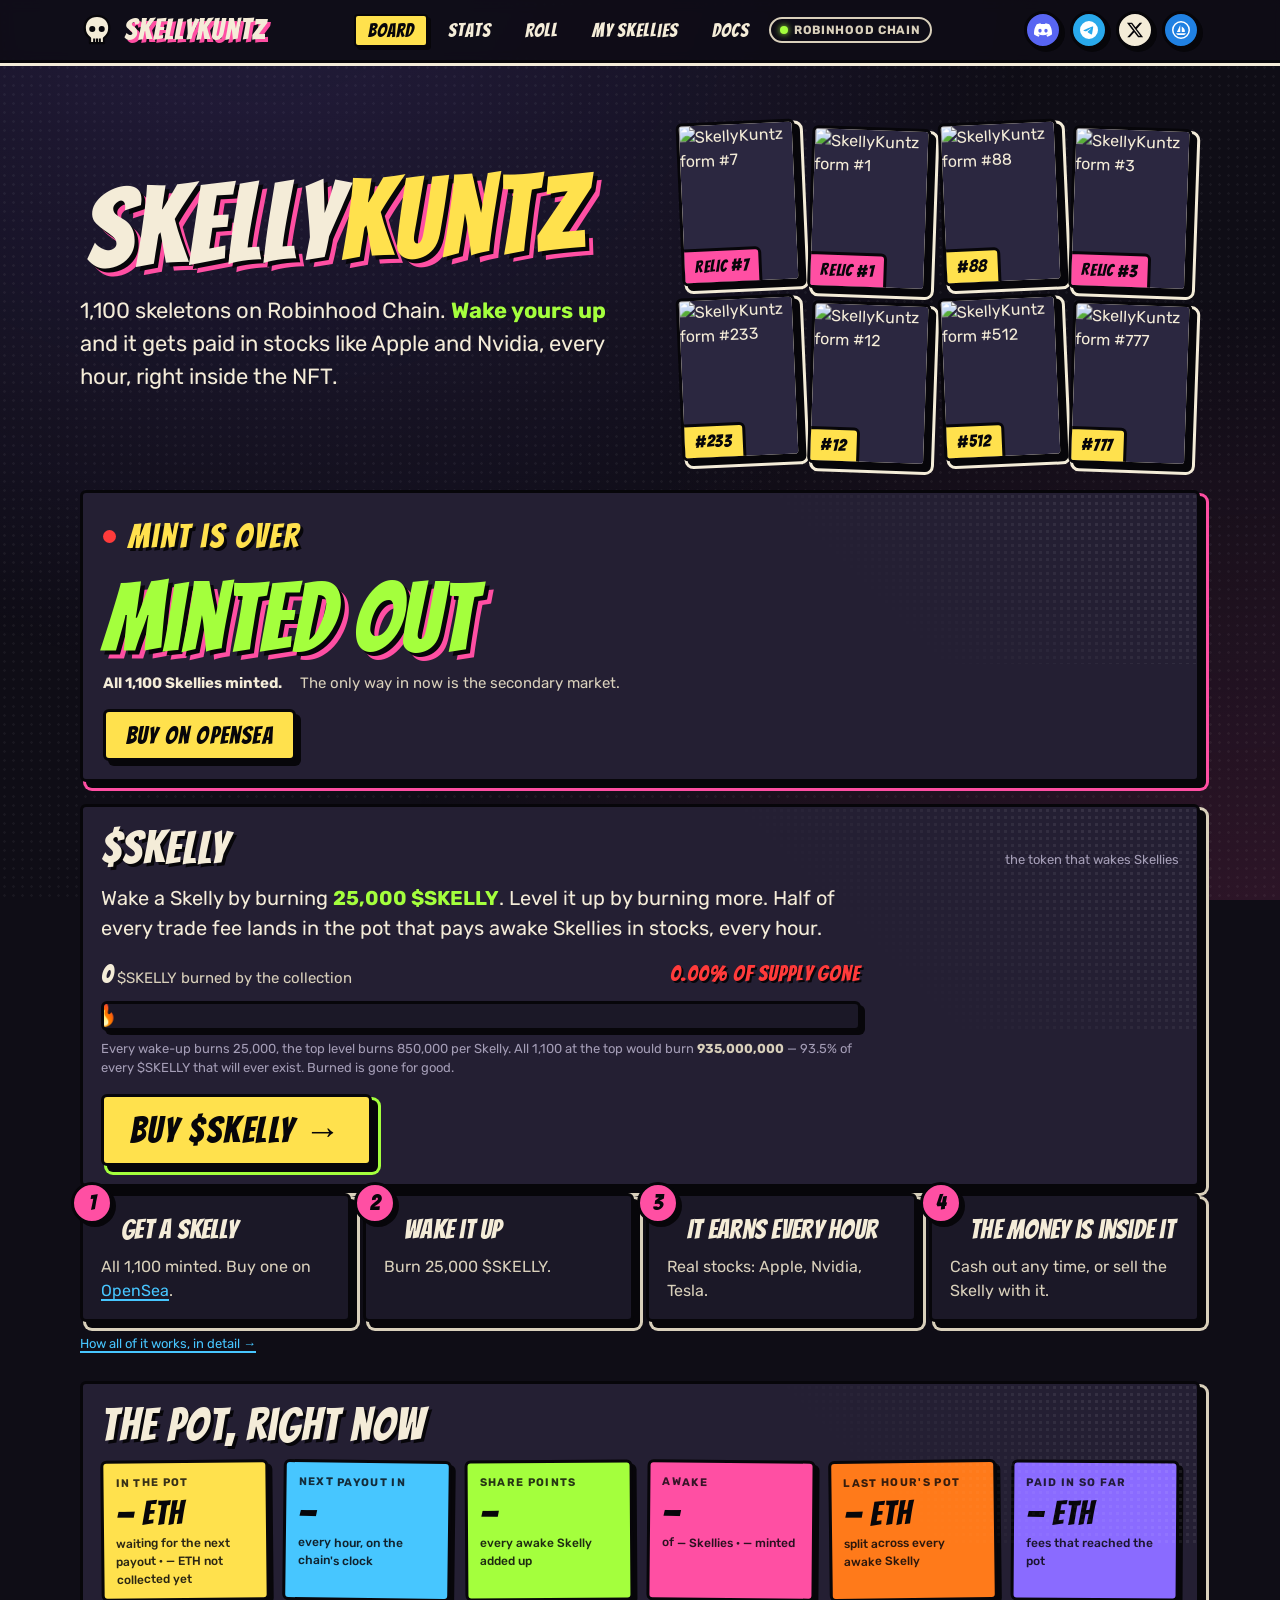
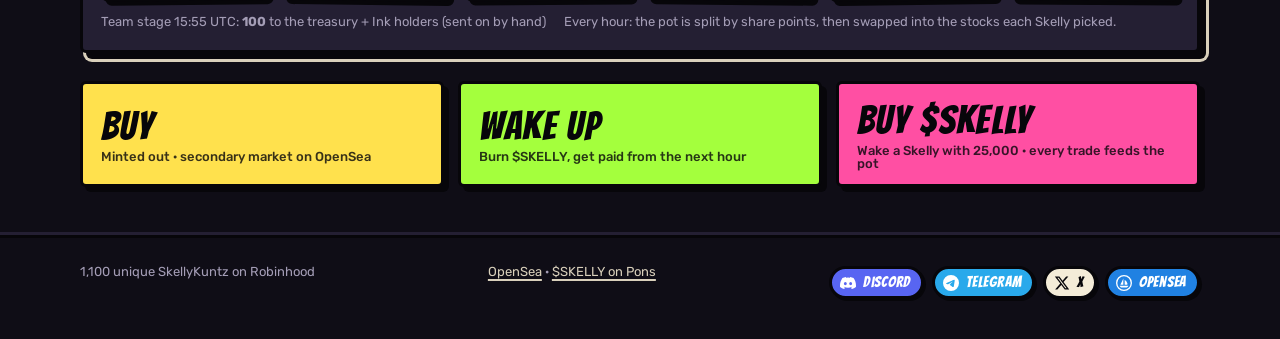
==== index.html @ f12f7bdc "Treasury panel: show live chain balances and chain-derived payouts The "Collected" tiles came from t" ====
<!doctype html>
<html lang="en">
<head>
<meta charset="utf-8">
<meta name="viewport" content="width=device-width, initial-scale=1">
<title>SkellyKuntz — 1,100 skeletons that get paid in stocks every hour</title>
<meta name="description" content="SkellyKuntz: 1,100 skeleton NFTs on Robinhood Chain. Wake yours up with $SKELLY and it gets paid in tokenized stocks every hour, inside the NFT.">
<meta property="og:type" content="website">
<meta property="og:site_name" content="SkellyKuntz">
<meta property="og:title" content="SkellyKuntz">
<meta property="og:description" content="1,100 skeletons on Robinhood Chain, paid every hour in blue chip stocks. Free mint for the list.">
<meta property="og:url" content="https://skellykuntz.com/">
<meta property="og:image" content="https://skellykuntz.com/img/og.png">
<meta property="og:image:width" content="1200">
<meta property="og:image:height" content="630">
<meta name="twitter:card" content="summary_large_image">
<meta name="twitter:site" content="@SkellyKuntz">
<meta name="twitter:title" content="SkellyKuntz">
<meta name="twitter:description" content="1,100 skeletons on Robinhood Chain, paid every hour in blue chip stocks. Free mint for the list.">
<meta name="twitter:image" content="https://skellykuntz.com/img/og.png">
<meta name="color-scheme" content="dark">
<link rel="icon" href="/img/favicon.svg" type="image/svg+xml">
<link rel="preconnect" href="https://fonts.googleapis.com">
<link rel="preconnect" href="https://fonts.gstatic.com" crossorigin>
<link href="https://fonts.googleapis.com/css2?family=Bangers&family=Rubik:wght@400;500;700&display=swap" rel="stylesheet">
<link rel="stylesheet" href="/css/skelly.css?v=20260928111000">
</head>
<body>

<main>
  <section class="wrap hero" data-check="hero">
    <div class="hero-grid">
      <div>
        <h1>Skelly<span>Kuntz</span></h1>
        <p class="lede">1,100 skeletons on Robinhood Chain. <b>Wake yours up</b> and it gets paid in stocks like Apple and Nvidia, every hour, right inside the NFT.</p>
      </div>
      <div class="strip" id="strip" aria-label="A few of the crew"></div>
    </div>
  </section>

  <section class="wrap" id="mint-countdown" data-check="countdown"></section>

  <section class="wrap" id="token-panel" data-check="token"></section>

  <section class="wrap section how-first" data-check="how">
    <div class="steps">
      <div class="panel step"><h3>Get a Skelly</h3><p>All 1,100 minted. Buy one on <a href="https://opensea.io/collection/skellykuntz" target="_blank" rel="noopener">OpenSea</a>.</p></div>
      <div class="panel step"><h3>Wake it up</h3><p>Burn 25,000 $SKELLY.</p></div>
      <div class="panel step"><h3>It earns every hour</h3><p>Real stocks: Apple, Nvidia, Tesla.</p></div>
      <div class="panel step"><h3>The money is inside it</h3><p>Cash out any time, or sell the Skelly with it.</p></div>
    </div>
    <p class="mt small"><a href="/docs/">How all of it works, in detail →</a></p>
  </section>

  <section class="wrap board" data-check="board" aria-labelledby="board-h">
    <div class="panel lit halftone">
      <div class="panel-head">
        <h2 id="board-h">The pot, right now</h2>
        <span class="dim small">chain time <span id="b-chaintime">—</span> · block <span id="b-block">—</span></span>
      </div>
      <div class="tiles">
        <div class="tile" data-pot><span class="k">In the pot</span><span class="v"><span id="b-cauldron">—</span> ETH</span><span class="u">waiting for the next payout · <span id="b-pending">—</span> ETH not collected yet</span></div>
        <div class="tile" data-pot><span class="k">Next payout in</span><span class="v" id="b-countdown">—</span><span class="u">every hour, on the chain's clock</span></div>
        <div class="tile" data-pot><span class="k">Share points</span><span class="v" id="b-power">—</span><span class="u">every awake Skelly added up</span></div>
        <div class="tile"><span class="k">Awake</span><span class="v" id="b-raised">—</span><span class="u">of <span id="b-alive">—</span> Skellies · <span id="b-summoned">—</span> minted</span></div>
        <div class="tile" data-pot><span class="k">Last hour's pot</span><span class="v"><span id="b-tribute">—</span> ETH</span><span class="u" id="b-tribute-u">split across every awake Skelly</span></div>
        <div class="tile" data-pot><span class="k">Paid in so far</span><span class="v"><span id="b-gathered">—</span> ETH</span><span class="u">fees that reached the pot</span></div>
      </div>
      <div class="prelaunch hidden" id="prelaunch">
        <p class="lede">Not launched yet. Nothing is on-chain, so there are no numbers to show.</p>
        <ul>
          <li><b>1,100 Skellies.</b> Free for <a href="/list/">the list</a>, then 0.0015 ETH on OpenSea. Any wallet.</li>
          <li><b>Held a Skelly on Ink?</b> Complete the form we posted on X and yours is airdropped before the mint.</li>
          <li><b>Nobody picks their art.</b> When minting closes, a public randomness beacon deals all 1,100 pictures at once.</li>
          <li><b>Then $SKELLY launches.</b> Wake a Skelly with it and the hourly payouts start.</li>
          <li><b>Half of every $SKELLY trade fee</b> goes to the awake Skellies, half runs the project. Fixed in the contract.</li>
        </ul>
        <p class="small dim">This page fills itself in the moment the contracts are live. Watch <a href="https://x.com/SkellyKuntz" target="_blank" rel="noopener">@SkellyKuntz</a>.</p>
      </div>

      <div class="board-foot">
        <span>Team stage 15:55 UTC: <b>100</b> to the treasury + Ink holders (sent on by hand)</span>
        <span>Every hour: the pot is split by share points, then swapped into the stocks each Skelly picked.</span>
      </div>
      <p class="board-note hidden" id="board-note">Minting is open. $SKELLY launches next; that's when Skellies start earning.</p>
    </div>

    <div class="ctas" data-check="cta">
      <a class="btn cta lemon" id="cta-mint" target="_blank" rel="noopener"><span class="big">Mint</span><span class="why">Free on the list · then 0.0015 ETH</span></a>
      <a class="btn cta acid" id="cta-wake" href="/my/"><span class="big">Wake up</span><span class="why">Burn $SKELLY, get paid from the next hour</span></a>
      <a class="btn cta pink" id="cta-token" target="_blank" rel="noopener"><span class="big">$SKELLY</span><span class="why">On Pons · every trade feeds the pot</span></a>
    </div>
  </section>

</main>

<script src="/vendor/ethers.umd.min.js?v=20260928111000"></script>
<script src="/config.js?v=20260928111000"></script>
<script src="/js/abi.js?v=20260928111000"></script>
<script src="/js/ui.js?v=20260928111000"></script>
<script src="/js/rpc.js?v=20260928111000"></script>
<script src="/js/chain.js?v=20260928111000"></script>
<script src="/js/wallet.js?v=20260928111000"></script>
<script src="/js/token.js?v=20260928111000"></script>
<script src="/js/board.js?v=20260928111000"></script>
</body>
</html>
---- css/skelly.css ----
/* SkellyKuntz — comic ink on a dark ground. */

:root {
  --ink: #0f0d16;
  --ink-2: #17142200;
  --panel: #1b1827;
  --panel-2: #241f33;
  --line: #07060a;
  --bone: #f4ecd8;
  --bone-2: #d9d0bb;
  --muted: #a49db6;
  --acid: #a4ff3d;
  --pink: #ff4fa3;
  --sky: #47c6ff;
  --lemon: #ffe14d;
  --tangerine: #ff7a1a;
  --blood: #ff3b3b;
  --violet: #8a6bff;
  --display: 'Bangers', 'Impact', 'Arial Narrow Bold', 'Helvetica Neue', sans-serif;
  --text: 'Rubik', 'Segoe UI', 'Helvetica Neue', Arial, sans-serif;
  --gutter: clamp(16px, 4vw, 40px);
  --maxw: 1200px;
  --radius: 6px;
}

* { box-sizing: border-box; }
html { -webkit-text-size-adjust: 100%; scroll-behavior: smooth; }
body {
  margin: 0;
  background: var(--ink);
  color: var(--bone);
  font: 16px/1.5 var(--text);
  min-width: 320px;
  overflow-x: hidden;
}
body::before {
  /* halftone haze over the whole ground */
  content: '';
  position: fixed;
  inset: 0;
  pointer-events: none;
  background:
    radial-gradient(circle at 50% 50%, rgba(255,255,255,.045) 1px, transparent 1.6px) 0 0 / 9px 9px,
    radial-gradient(ellipse at 20% -10%, rgba(138,107,255,.18), transparent 55%),
    radial-gradient(ellipse at 100% 110%, rgba(255,79,163,.14), transparent 50%);
  z-index: 0;
}
a { color: var(--sky); text-decoration-thickness: 2px; text-underline-offset: 3px; }
a:hover { color: var(--lemon); }
img { max-width: 100%; display: block; }
button { font: inherit; }
code, .mono { font-family: ui-monospace, 'SF Mono', Menlo, Consolas, monospace; font-size: .92em; }
h1, h2, h3 { font-family: var(--display); font-weight: 400; letter-spacing: .02em; margin: 0; line-height: 1; }
h2 { font-size: clamp(30px, 4.6vw, 46px); }
h3 { font-size: clamp(22px, 3vw, 28px); }
p { margin: 0 0 1em; }
.hidden { display: none !important; }
.wrap { width: 100%; max-width: var(--maxw); margin: 0 auto; padding-inline: var(--gutter); position: relative; z-index: 1; }
.dim { color: var(--muted); }
.small { font-size: 13px; }
.nowrap { white-space: nowrap; }
.right { text-align: right; }
.mt { margin-top: 24px; }

/* ------------------------------------------------------------ top bar */
.top {
  position: sticky; top: 0; z-index: 50;
  background: rgba(15,13,22,.92);
  backdrop-filter: blur(6px);
  border-bottom: 3px solid var(--line);
  box-shadow: 0 3px 0 var(--bone);
}
.top-in {
  display: flex; align-items: center; justify-content: space-between; gap: 10px 18px; flex-wrap: wrap;
  min-height: 60px; padding-block: 8px;
}
.brand {
  font-family: var(--display); font-size: 30px; line-height: 1; color: var(--bone); text-decoration: none;
  display: inline-flex; align-items: center; gap: 10px; letter-spacing: .03em;
  text-shadow: 3px 3px 0 var(--pink);
}
.brand svg { width: 34px; height: 34px; flex: none; }
.brand:hover { color: var(--bone); }
.nav { display: flex; gap: 6px; flex-wrap: wrap; align-items: center; }
.nav a {
  font-family: var(--display); font-size: 19px; letter-spacing: .05em; text-decoration: none;
  color: var(--bone); padding: 5px 12px; border: 2px solid transparent; border-radius: 4px; line-height: 1;
}
.nav a:hover { border-color: var(--bone); }
.nav a.on { background: var(--lemon); color: var(--line); border-color: var(--line); box-shadow: 3px 3px 0 var(--line); }
.pill {
  display: inline-flex; align-items: center; gap: 6px; font-size: 12px; font-weight: 700; letter-spacing: .06em; text-transform: uppercase;
  padding: 4px 9px; border: 2px solid var(--bone-2); border-radius: 999px; color: var(--bone-2); line-height: 1.2; white-space: nowrap;
}
.pill.mock { border-color: var(--tangerine); color: var(--tangerine); }
.pill .dot { width: 8px; height: 8px; border-radius: 50%; background: var(--acid); box-shadow: 0 0 6px var(--acid); }
.pill.off .dot { background: var(--blood); box-shadow: none; }

/* ------------------------------------------------------------ banner */
.banner {
  /* good news, so the good-news colour (acid), not a warning orange */
  background: var(--acid); color: var(--line); border-bottom: 3px solid var(--line);
  font-weight: 500;
}
.banner .wrap { display: flex; gap: 8px 16px; align-items: center; flex-wrap: wrap; padding-block: 10px; }
.banner b { font-family: var(--display); font-size: 20px; letter-spacing: .04em; font-weight: 400; }
.banner a { color: var(--line); font-weight: 700; }

/* ------------------------------------------------------------ hero */
.hero { padding-block: clamp(24px, 4vw, 44px) 8px; }
.hero-grid { display: grid; grid-template-columns: minmax(0, 1fr); gap: 24px; align-items: center; }

.hero h1 {
  font-size: clamp(56px, 10vw, 112px);
  line-height: .9; letter-spacing: .01em;
  color: var(--bone);
  text-shadow: 4px 4px 0 var(--line), 8px 8px 0 var(--pink);
  transform: rotate(-2deg);
  transform-origin: left bottom;
  margin: 0 0 14px 6px;
}
.hero h1 span { color: var(--lemon); }
.hero .lede { font-size: clamp(18px, 2.2vw, 22px); max-width: 560px; margin-bottom: 10px; }
.hero .lede b { color: var(--acid); }
.sub { color: var(--muted); max-width: 560px; }

.strip {
  display: flex; gap: 12px; overflow-x: auto; padding: 18px 6px 22px; scroll-snap-type: x mandatory;
  -webkit-overflow-scrolling: touch; scrollbar-width: none;
}
.strip::-webkit-scrollbar { display: none; }
.strip .card { flex: 0 0 auto; width: 150px; scroll-snap-align: start; }
.card {
  position: relative; background: var(--bone);
  border: 3px solid var(--line); border-radius: var(--radius);
  box-shadow: 5px 5px 0 var(--line), 5px 5px 0 3px var(--bone);
  overflow: hidden;
}
.card img { width: 100%; height: auto; aspect-ratio: 36 / 50; object-fit: cover; background: #2b2740; }
.strip .card:nth-child(odd) { transform: rotate(-2.5deg); }
.strip .card:nth-child(even) { transform: rotate(2deg) translateY(6px); }
.card .tag {
  position: absolute; left: -3px; bottom: -3px; background: var(--lemon); color: var(--line);
  font-family: var(--display); font-size: 17px; padding: 3px 10px 2px; border: 3px solid var(--line); border-radius: 0 6px 0 0; letter-spacing: .04em;
}
.card .tag.relic { background: var(--pink); }

/* ------------------------------------------------------------ panels & tiles */
.panel {
  position: relative; background: var(--panel); border: 3px solid var(--line); border-radius: var(--radius);
  box-shadow: 6px 6px 0 var(--line), 6px 6px 0 3px var(--bone-2);
  padding: 18px;
}
.panel.lit { background: var(--panel-2); }
.panel-head { display: flex; align-items: baseline; justify-content: space-between; gap: 10px 16px; flex-wrap: wrap; margin-bottom: 12px; }
.panel-head h2, .panel-head h3 { text-shadow: 3px 3px 0 var(--line); }
.halftone::after {
  content: ''; position: absolute; right: 0; top: 0; width: 42%; height: 60%; pointer-events: none;
  background: radial-gradient(circle, rgba(255,255,255,.08) 1.4px, transparent 1.8px) 0 0 / 7px 7px;
  -webkit-mask-image: linear-gradient(225deg, #000 20%, transparent 70%);
  mask-image: linear-gradient(225deg, #000 20%, transparent 70%);
}

.board { margin-top: 10px; }
.tiles { display: grid; grid-template-columns: repeat(2, minmax(0, 1fr)); gap: 14px; }
@media (min-width: 720px) { .tiles { grid-template-columns: repeat(3, minmax(0, 1fr)); } }
@media (min-width: 1100px) { .tiles { grid-template-columns: repeat(6, minmax(0, 1fr)); } }
.tile {
  background: var(--lemon); color: var(--line); border: 3px solid var(--line); border-radius: var(--radius);
  box-shadow: 4px 4px 0 var(--line); padding: 12px 12px 10px; min-width: 0; display: flex; flex-direction: column; gap: 4px;
  transform: rotate(-.6deg);
}
.tile:nth-child(2) { background: var(--sky); transform: rotate(.7deg); }
.tile:nth-child(3) { background: var(--acid); transform: rotate(-.4deg); }
.tile:nth-child(4) { background: var(--pink); transform: rotate(.5deg); }
.tile:nth-child(5) { background: var(--tangerine); transform: rotate(-.7deg); }
.tile:nth-child(6) { background: var(--violet); transform: rotate(.4deg); }
.tile .k { font-size: 11px; font-weight: 700; letter-spacing: .12em; text-transform: uppercase; opacity: .8; }
.tile .v { font-family: var(--display); font-size: clamp(26px, 3vw, 34px); line-height: 1; letter-spacing: .02em; overflow-wrap: anywhere; }
.tile .u { font-size: 12px; font-weight: 500; opacity: .85; overflow-wrap: anywhere; }
.board-foot { display: flex; gap: 6px 18px; flex-wrap: wrap; margin-top: 12px; font-size: 13px; color: var(--muted); }

/* ------------------------------------------------------------ buttons */
.btn {
  display: inline-flex; align-items: center; justify-content: center; gap: 8px; cursor: pointer; text-decoration: none;
  font-family: var(--display); font-size: 24px; letter-spacing: .05em; line-height: 1;
  color: var(--line); background: var(--bone); border: 3px solid var(--line); border-radius: var(--radius);
  padding: 12px 20px 10px; box-shadow: 5px 5px 0 var(--line); transition: transform .08s, box-shadow .08s;
  min-height: 52px; user-select: none; -webkit-user-select: none;
}
.btn:hover { transform: translate(-2px, -2px); box-shadow: 7px 7px 0 var(--line); color: var(--line); }
.btn:active { transform: translate(3px, 3px); box-shadow: 2px 2px 0 var(--line); }
.btn:disabled, .btn[aria-disabled="true"] { opacity: .5; cursor: not-allowed; transform: none; box-shadow: 5px 5px 0 var(--line); }
.btn.acid { background: var(--acid); }
.btn.pink { background: var(--pink); }
.btn.sky { background: var(--sky); }
.btn.lemon { background: var(--lemon); }
.btn.ghost { background: transparent; color: var(--bone); border-color: var(--bone); box-shadow: 4px 4px 0 var(--bone); }
.btn.ghost:hover { color: var(--bone); box-shadow: 6px 6px 0 var(--bone); }
.btn.sm { font-size: 18px; padding: 8px 14px 6px; min-height: 40px; box-shadow: 3px 3px 0 var(--line); }
.btn.sm:hover { box-shadow: 5px 5px 0 var(--line); }
.btn.sm:active { box-shadow: 1px 1px 0 var(--line); }
.btn.xs { font-family: var(--text); font-weight: 700; font-size: 13px; letter-spacing: .04em; padding: 6px 10px; min-height: 32px; box-shadow: 2px 2px 0 var(--line); }
.btn.xs:hover { box-shadow: 3px 3px 0 var(--line); }

.ctas { display: grid; grid-template-columns: 1fr; gap: 14px; margin-top: 28px; }
@media (min-width: 640px) { .ctas { grid-template-columns: repeat(3, minmax(0, 1fr)); } }
.cta { flex-direction: column; align-items: flex-start; text-align: left; padding: 16px 18px 14px; gap: 4px; }
.cta .big { font-size: clamp(28px, 3.4vw, 40px); }
.cta .why { font-family: var(--text); font-size: 13px; font-weight: 500; letter-spacing: 0; opacity: .8; }

/* ------------------------------------------------------------ sections */
.section { padding-block: 36px 8px; }
.section h2 { margin-bottom: 14px; text-shadow: 3px 3px 0 var(--line); }
.steps { display: grid; grid-template-columns: 1fr; gap: 14px; counter-reset: step; }
@media (min-width: 720px) { .steps { grid-template-columns: repeat(4, minmax(0, 1fr)); } }
.step { padding: 18px 16px 14px 18px; }
.step h3 { padding-left: 20px; }
.step::before {
  counter-increment: step; content: counter(step);
  position: absolute; top: -14px; left: -12px; width: 36px; height: 36px; border-radius: 50%;
  background: var(--pink); color: var(--line); border: 3px solid var(--line); font-family: var(--display); font-size: 22px;
  display: grid; place-items: center; box-shadow: 3px 3px 0 var(--line);
}
.step h3 { margin-bottom: 6px; }
.step p { margin: 0; color: var(--bone-2); font-size: 15px; }

.foot { margin-top: 48px; padding-block: 24px 40px; border-top: 3px solid var(--line); box-shadow: 0 -3px 0 var(--panel-2); color: var(--muted); font-size: 13px; }
.foot .wrap { display: flex; flex-wrap: wrap; gap: 8px 20px; justify-content: space-between; }
.foot a { color: var(--bone-2); }

/* ------------------------------------------------------------ tables */
.table-wrap { overflow-x: auto; }
table { border-collapse: collapse; width: 100%; font-size: 15px; }
th, td { text-align: left; padding: 9px 10px; border-bottom: 2px solid var(--line); vertical-align: top; }
th { font-family: var(--display); font-weight: 400; font-size: 18px; letter-spacing: .05em; color: var(--lemon); }
td.num, th.num { text-align: right; font-variant-numeric: tabular-nums; }
tr:last-child td { border-bottom: 0; }

/* ------------------------------------------------------------ docs */
.docs { display: grid; grid-template-columns: 1fr; gap: 28px; padding-top: 28px; }
.docs { grid-template-columns: minmax(0, 1fr); }
@media (min-width: 900px) { .docs { grid-template-columns: 220px minmax(0, 1fr); align-items: start; } }
.toc { position: sticky; top: 84px; display: none; }
@media (min-width: 900px) { .toc { display: block; } }
.toc a { display: block; text-decoration: none; color: var(--bone-2); padding: 5px 0; font-weight: 500; border-left: 3px solid var(--panel-2); padding-left: 12px; }
.toc a:hover { color: var(--lemon); border-color: var(--lemon); }
.doc { display: grid; gap: 28px; min-width: 0; }
.doc section { scroll-margin-top: 90px; min-width: 0; overflow-wrap: anywhere; }
.doc h2 { margin-bottom: 12px; }
.doc p, .doc li { color: var(--bone-2); }
.doc ul { padding-left: 20px; }
.doc .warn { background: var(--panel-2); border-left: 6px solid var(--blood); padding: 12px 14px; margin: 12px 0; }
.doc .warn b { color: var(--blood); }
.relics { display: grid; grid-template-columns: repeat(auto-fill, minmax(120px, 1fr)); gap: 12px; }
.relics .card { transform: none; }
.flow { display: grid; grid-template-columns: 1fr; gap: 10px; align-items: stretch; }
@media (min-width: 720px) { .flow { grid-template-columns: repeat(4, minmax(0, 1fr)); } }
.flow .node { background: var(--panel-2); border: 3px solid var(--line); border-radius: var(--radius); padding: 12px; box-shadow: 4px 4px 0 var(--line); position: relative; }
.flow .node b { display: block; font-family: var(--display); font-size: 22px; letter-spacing: .04em; font-weight: 400; color: var(--lemon); }
.flow .node span { font-size: 14px; color: var(--bone-2); }
.flow .node.big { background: var(--acid); color: var(--line); }
.flow .node.big b, .flow .node.big span { color: var(--line); }
.flow .node.side { background: var(--panel); }
.flow .node.side b { color: var(--muted); }
.bar { display: flex; height: 26px; border: 3px solid var(--line); border-radius: var(--radius); overflow: hidden; box-shadow: 4px 4px 0 var(--line); margin: 10px 0 4px; }
.bar .a { flex: 1; background: var(--acid); display: grid; place-items: center; font-family: var(--display); color: var(--line); font-size: 17px; }
.bar .b { flex: 1; background: var(--sky); display: grid; place-items: center; font-family: var(--display); color: var(--line); font-size: 17px; }

/* ------------------------------------------------------------ my page */
.connect { display: flex; align-items: center; gap: 12px 16px; flex-wrap: wrap; }
.addr { font-family: ui-monospace, Menlo, Consolas, monospace; font-size: 14px; background: var(--panel-2); padding: 6px 10px; border: 2px solid var(--line); border-radius: 4px; max-width: 100%; overflow-wrap: anywhere; }
.stat-row { display: flex; gap: 8px 22px; flex-wrap: wrap; margin-top: 10px; font-size: 14px; color: var(--muted); }
.stat-row b { color: var(--bone); font-weight: 600; }
.skellies { display: grid; grid-template-columns: 1fr; gap: 18px; margin-top: 22px; }
@media (min-width: 760px) { .skellies { grid-template-columns: repeat(2, minmax(0, 1fr)); } }
@media (min-width: 1150px) { .skellies { grid-template-columns: repeat(3, minmax(0, 1fr)); } }
.sk { display: grid; grid-template-columns: 100px minmax(0, 1fr); gap: 12px; padding: 14px; }
.sk .card { transform: rotate(-2deg); align-self: start; overflow: hidden; }
.sk .card img { display: block; }
.sk .card .tag { font-size: 14px; padding: 2px 8px 1px; }
.sk .title { display: flex; align-items: center; gap: 8px; flex-wrap: wrap; }
.sk .title h3 { font-size: 26px; text-shadow: 2px 2px 0 var(--line); }
.badge { font-size: 11px; font-weight: 700; letter-spacing: .08em; text-transform: uppercase; padding: 3px 7px; border-radius: 4px; border: 2px solid var(--line); background: var(--panel-2); color: var(--bone-2); }
.badge.raised { background: var(--acid); color: var(--line); }
.badge.rest { background: var(--muted); color: var(--line); }
.badge.relic { background: var(--pink); color: var(--line); }
.badge.souls { background: var(--violet); color: var(--line); }
.kv { display: grid; grid-template-columns: auto minmax(0, 1fr); gap: 3px 8px; font-size: 13px; margin-top: 8px; }
.kv dt { color: var(--muted); }
.kv dt.full { grid-column: 1 / -1; margin-top: 4px; }
.kv dd { margin: 0; font-weight: 500; text-align: right; white-space: nowrap; }
.kv dd.wrap { grid-column: 1 / -1; text-align: left; white-space: normal; overflow-wrap: anywhere; margin-top: -2px; }
.actions { display: flex; gap: 8px; flex-wrap: wrap; margin-top: 12px; grid-column: 1 / -1; }
.hold { grid-column: 1 / -1; margin-top: 6px; }
.hold table { font-size: 14px; }
.hold td, .hold th { padding: 5px 6px; }
.hold th { font-size: 15px; }
.sel { position: absolute; top: 8px; left: 8px; width: 24px; height: 24px; margin: 0; accent-color: var(--pink); z-index: 2; background: var(--bone); border: 2px solid var(--line); border-radius: 4px; box-shadow: 2px 2px 0 var(--line); cursor: pointer; }
.bulk { display: flex; gap: 10px; flex-wrap: wrap; align-items: center; margin-top: 18px; }

/* ------------------------------------------------------------ modal */
.veil { position: fixed; inset: 0; background: rgba(5,4,10,.78); display: none; z-index: 100; padding: var(--gutter); overflow: auto; }
.veil.open { display: grid; place-items: center; }
.modal { width: min(560px, 100%); max-height: 100%; overflow: auto; }
.modal h3 { text-shadow: 3px 3px 0 var(--line); margin-bottom: 10px; font-size: 30px; }
.modal .lines { display: grid; gap: 6px; margin: 10px 0 14px; }
.modal .line { display: flex; justify-content: space-between; gap: 12px; padding: 8px 10px; background: var(--panel-2); border: 2px solid var(--line); border-radius: 4px; font-size: 15px; }
.modal .line b { text-align: right; overflow-wrap: anywhere; }
.modal .line.burn { background: var(--blood); color: var(--line); }
.modal .line.burn b { color: var(--line); }
.modal .foot-row { display: flex; gap: 10px; flex-wrap: wrap; justify-content: flex-end; margin-top: 14px; }
.modal .note { font-size: 13px; color: var(--muted); }
.modal label { display: block; font-size: 14px; margin: 8px 0; }
.modal select, .modal input[type="number"] { font: inherit; padding: 8px 10px; border: 2px solid var(--line); border-radius: 4px; background: var(--bone); color: var(--line); width: 100%; }
.modal .row { display: grid; grid-template-columns: 1fr 100px auto; gap: 8px; align-items: center; margin-bottom: 8px; }
.rankpick { display: grid; gap: 8px; }
.rankpick button { text-align: left; display: grid; grid-template-columns: 1fr auto; gap: 4px 12px; padding: 10px 12px; background: var(--panel-2); color: var(--bone); border: 2px solid var(--line); border-radius: 4px; cursor: pointer; }
.rankpick button:hover, .rankpick button.on { background: var(--lemon); color: var(--line); }
.rankpick button:disabled { opacity: .45; cursor: not-allowed; }
.rankpick .r { font-family: var(--display); font-size: 20px; letter-spacing: .04em; }
.rankpick .c { font-size: 13px; text-align: right; }
.progress { font-size: 14px; margin-top: 10px; }
.progress ol { padding-left: 20px; margin: 6px 0 0; }
.progress li { padding: 2px 0; }
.progress li.done { color: var(--acid); }
.progress li.now { color: var(--lemon); }
.progress li.fail { color: var(--blood); }

/* ------------------------------------------------------------ toast */
.toasts { position: fixed; left: 50%; bottom: 18px; transform: translateX(-50%); display: grid; gap: 8px; z-index: 120; width: min(420px, calc(100% - 32px)); }
.toast { background: var(--bone); color: var(--line); border: 3px solid var(--line); border-radius: 4px; padding: 10px 14px; box-shadow: 4px 4px 0 var(--line); font-weight: 500; font-size: 14px; }
.toast.bad { background: var(--blood); }
.toast.good { background: var(--acid); }

/* ------------------------------------------------------------ gallery */
.gal { display: grid; grid-template-columns: 1fr; gap: 20px; padding-top: 24px; }
@media (min-width: 900px) { .gal { grid-template-columns: 260px minmax(0, 1fr); align-items: start; } }
.filters { padding: 14px; }
@media (min-width: 900px) { .filters { position: sticky; top: 80px; max-height: calc(100vh - 100px); overflow: auto; } }
.filters details { border-top: 2px solid var(--line); padding: 8px 0; }
.filters details:first-of-type { border-top: 0; }
.filters summary { cursor: pointer; font-family: var(--display); font-size: 20px; letter-spacing: .05em; color: var(--lemon); list-style: none; display: flex; justify-content: space-between; }
.filters summary::-webkit-details-marker { display: none; }
.filters summary::after { content: '+'; color: var(--muted); font-family: var(--text); font-weight: 700; font-size: 16px; }
.filters details[open] summary::after { content: '−'; }
.filters label { display: flex; align-items: center; gap: 8px; font-size: 14px; padding: 3px 0; cursor: pointer; }
.filters label span.n { margin-left: auto; color: var(--muted); font-size: 12px; }
.filters input[type="checkbox"] { accent-color: var(--pink); width: 16px; height: 16px; }
.filters .search { width: 100%; font: inherit; padding: 8px 10px; border: 2px solid var(--line); border-radius: 4px; background: var(--bone); color: var(--line); margin-bottom: 8px; }
.gal-head { display: flex; align-items: baseline; justify-content: space-between; gap: 10px; flex-wrap: wrap; margin-bottom: 12px; }
.grid { display: grid; grid-template-columns: repeat(auto-fill, minmax(140px, 1fr)); gap: 16px; }
@media (max-width: 420px) { .grid { grid-template-columns: repeat(2, minmax(0, 1fr)); gap: 12px; } }
.grid .card { cursor: pointer; }
.grid .card:hover { transform: translate(-2px, -2px); box-shadow: 7px 7px 0 var(--line), 7px 7px 0 3px var(--bone); }
.grid .card img { background: #2b2740 url("data:image/svg+xml,%3Csvg xmlns='http://www.w3.org/2000/svg' viewBox='0 0 36 50'%3E%3Ccircle cx='18' cy='20' r='8' fill='%233d3757'/%3E%3C/svg%3E") center/60% no-repeat; }
.more { text-align: center; padding: 20px; color: var(--muted); }
.gmodal { width: min(760px, 100%); display: grid; grid-template-columns: 1fr; gap: 16px; }
@media (min-width: 640px) { .gmodal { grid-template-columns: 300px minmax(0, 1fr); } }
.gmodal .card { transform: none; }
.traits { display: grid; gap: 6px; }
.trait { display: flex; justify-content: space-between; gap: 10px; background: var(--panel-2); border: 2px solid var(--line); border-radius: 4px; padding: 6px 10px; font-size: 14px; }
.trait span:first-child { color: var(--muted); }
.trait .pct { color: var(--muted); font-size: 12px; margin-left: 8px; }

@media (max-width: 600px) {
  .brand { font-size: 26px; }
  .nav a { font-size: 17px; padding: 4px 9px; }
  .pill .txt { display: none; }
  .pill { padding: 4px 6px; }
  .banner-long { display: none; }
  .banner .wrap { padding-block: 7px; }
  .sk { grid-template-columns: 96px minmax(0, 1fr); }
}
/* desktop hero: text left, a 4×2 spread of cards right (after .strip so it wins) */
@media (min-width: 900px) {
  .hero-grid { grid-template-columns: minmax(0, 1.05fr) minmax(0, 1fr); gap: 40px; }
  .strip { display: grid; grid-template-columns: repeat(4, minmax(0, 1fr)); overflow: visible; padding: 14px 10px 18px 6px; }
  .strip .card { width: auto; }
}
@media (prefers-reduced-motion: reduce) { html { scroll-behavior: auto; } .btn { transition: none; } }

/* ---- "token not launched yet" state (marrow() is the zero address) */
.tile.off .v, .tile.off .u { opacity: .45; }
.board-note { margin: 14px 0 0; font-size: 14px; color: var(--bone-2); }
.launch-note { margin: 12px 0 0; font-size: 14px; color: var(--bone-2); }
.cta.soon { opacity: .6; }

/* before anything is deployed: say so, instead of a wall of dashes */
.prelaunch .lede { font-size: 19px; margin: 2px 0 14px; }
.prelaunch ul { margin: 0 0 12px; padding-left: 20px; display: grid; gap: 7px; }
.prelaunch li { color: var(--bone-2); font-size: 15px; }
.prelaunch li b { color: var(--bone); }
@media (min-width: 860px) { .prelaunch ul { grid-template-columns: 1fr 1fr; column-gap: 26px; } }

/* The four steps are the first thing read, so they are big, short and even */
.how-first { padding-block: 6px 4px; }
.how-first .steps { gap: 12px; }
.how-first .step { padding: 20px 16px 16px 18px; display: flex; flex-direction: column; gap: 6px; }
.how-first .step h3 { font-family: var(--display); font-size: 27px; line-height: 1.02; letter-spacing: .01em; }
.how-first .step p { font-size: 16px; color: var(--bone-2); }
.how-first .mt { margin-top: 12px; }
@media (max-width: 719px) {
  .how-first .steps { gap: 10px; }
  .how-first .step { padding: 16px 14px 13px 17px; }
  .how-first .step h3 { font-size: 24px; }
  .how-first .step p { font-size: 15px; }
}

/* ------------------------------------------------------------ the list (/list/) */
.lst .lst-lede { font-size: clamp(17px, 2vw, 20px); max-width: 720px; margin: 4px 0 14px; }
.lst .lst-lede b { color: var(--acid); }
.lst-steps { display: flex; gap: 6px; flex-wrap: wrap; list-style: none; margin: 0 0 18px; padding: 0; counter-reset: lst; }
.lst-steps li {
  counter-increment: lst; font-family: var(--display); font-size: 17px; letter-spacing: .05em; line-height: 1;
  padding: 7px 12px 5px 10px; border: 2px solid var(--line); border-radius: 4px; background: var(--panel); color: var(--muted);
  display: inline-flex; align-items: center; gap: 8px;
}
.lst-steps li::before { content: counter(lst); display: grid; place-items: center; width: 20px; height: 20px; border-radius: 50%; background: var(--muted); color: var(--line); font-size: 14px; padding-top: 1px; }
.lst-steps li.on { background: var(--lemon); color: var(--line); box-shadow: 3px 3px 0 var(--line); }
.lst-steps li.on::before { background: var(--line); color: var(--lemon); }
.lst-steps li.done { background: var(--acid); color: var(--line); }
.lst-steps li.done::before { background: var(--line); color: var(--acid); content: '✓'; font-size: 12px; }
.lst-body h3 { font-size: clamp(24px, 3vw, 30px); text-shadow: 2px 2px 0 var(--line); margin-bottom: 6px; }
.lst-body p { max-width: 720px; }
.lst-row { display: flex; gap: 10px; flex-wrap: wrap; align-items: center; margin: 10px 0; }
.lst-input {
  flex: 1 1 280px; min-width: 0; font: inherit; font-size: 16px; padding: 11px 12px; border: 3px solid var(--line); border-radius: 4px;
  background: var(--bone); color: var(--line); box-shadow: 3px 3px 0 var(--line);
}
.lst-input:focus { outline: 3px solid var(--sky); outline-offset: 1px; }
.lst-err { margin: 6px 0 0; padding: 10px 12px; background: var(--blood); color: var(--line); border: 3px solid var(--line); border-radius: 4px; font-weight: 500; font-size: 15px; box-shadow: 3px 3px 0 var(--line); max-width: 720px; }
.lst-cardwrap { margin: 12px 0 4px; max-width: 720px; }
.lst-card { display: block; width: 100%; height: auto; aspect-ratio: 16 / 9; border: 3px solid var(--line); border-radius: 4px; box-shadow: 5px 5px 0 var(--line), 5px 5px 0 3px var(--bone-2); background: var(--ink); }
.lst-must { font-size: 17px; }
.lst-must b { color: var(--lemon); }
.lst-post { background: #fff; color: #0f1419; border: 3px solid var(--line); border-radius: 12px; padding: 14px 16px 16px; max-width: 720px; box-shadow: 5px 5px 0 var(--line); font-family: -apple-system, 'Segoe UI', Helvetica, Arial, sans-serif; }
.lst-post .head { display: flex; align-items: center; gap: 10px; margin-bottom: 8px; }
.lst-post .head img { width: 40px; height: 40px; border-radius: 50%; object-fit: cover; background: #e7e9ea; }
.lst-post .head b { font-weight: 700; font-size: 15px; }
.lst-post .txt { white-space: pre-wrap; font-size: 16px; line-height: 1.35; overflow-wrap: anywhere; }
.lst-post .lst-cardwrap { margin: 12px 0 0; }
.lst-post .lst-card { border-radius: 12px; box-shadow: none; border-color: #cfd9de; }
.lst-hint { min-height: 1.2em; margin: 6px 0 0; max-width: 720px; }
.lst-hint b { color: var(--lemon); }
.lst-ts { margin: 6px 0; min-height: 0; }
.lst-ok h3 { color: var(--acid); }
.lst-ok .mono { background: var(--panel); padding: 1px 6px; border-radius: 3px; }
.lst-foot { margin: 18px 0 0; max-width: 720px; }
@media (max-width: 600px) {
  .lst-steps li span, .lst-steps li { font-size: 15px; padding: 6px 9px 4px 8px; }
  .lst-row .btn { flex: 1 1 auto; }
}
.lst-howto { margin: 6px 0 10px; padding-left: 22px; max-width: 720px; display: grid; gap: 6px; font-size: 16px; }
.lst-howto b { color: var(--lemon); }
.lst-cardimg { -webkit-touch-callout: default; user-select: none; -webkit-user-select: none; }
.lst-verdict { margin: 8px 0 0; padding: 10px 12px; border: 3px solid var(--line); border-radius: 4px; font-weight: 500; font-size: 15px; box-shadow: 3px 3px 0 var(--line); max-width: 720px; background: var(--panel-2); }
.lst-verdict:empty { display: none; }
.lst-verdict.good { background: var(--acid); color: var(--line); }
.lst-verdict.wait { background: var(--lemon); color: var(--line); }
.lst-verdict.bad { background: var(--blood); color: var(--line); }
.pile-n { margin: 0 0 8px; font-size: 16px; color: var(--bone-2); }
.pile-n b { font-family: var(--display); font-size: clamp(34px, 5vw, 48px); letter-spacing: .03em; color: var(--acid); text-shadow: 3px 3px 0 var(--line); vertical-align: -5px; margin-right: 6px; }
.pile-open { color: var(--muted); }
.pile-n { margin-bottom: 14px; }
.pile { display: flex; flex-wrap: wrap; gap: 8px; max-width: 900px; }
.pile .chip { display: inline-block; font-weight: 600; font-size: 14px; text-decoration: none; color: var(--line); background: var(--bone); border: 2px solid var(--line); border-radius: 999px; padding: 4px 11px; box-shadow: 2px 2px 0 var(--line); }
.pile .chip:hover { background: var(--lemon); color: var(--line); transform: translate(-1px, -1px); box-shadow: 3px 3px 0 var(--line); }
.pile .chip:nth-child(6n+2) { background: var(--acid); } .pile .chip:nth-child(6n+4) { background: var(--sky); } .pile .chip:nth-child(6n+6) { background: var(--pink); }
.faq details { border-top: 2px solid var(--line); padding: 10px 0; }
.faq details:first-of-type { border-top: 0; padding-top: 0; }
.faq summary { cursor: pointer; font-family: var(--display); font-size: 22px; letter-spacing: .04em; color: var(--lemon); list-style: none; display: flex; justify-content: space-between; gap: 12px; }
.faq summary::-webkit-details-marker { display: none; }
.faq summary::after { content: '+'; color: var(--muted); font-family: var(--text); font-weight: 700; }
.faq details[open] summary::after { content: '−'; }
.faq p { margin: 8px 0 0; color: var(--bone-2); max-width: 760px; }
.faq p em { color: var(--bone); font-style: normal; font-weight: 600; }

/* ------------------------------------------------------------ the mint countdown */
.cd { margin: 6px 0 22px; }
.cd-box.panel { background: var(--panel-2); box-shadow: 6px 6px 0 var(--line), 6px 6px 0 3px var(--pink); animation: cd-glow 2.6s ease-in-out infinite; padding: 18px 20px 18px; }
@keyframes cd-glow { 0%, 100% { box-shadow: 6px 6px 0 var(--line), 6px 6px 0 3px var(--pink); } 50% { box-shadow: 6px 6px 0 var(--line), 6px 6px 0 3px var(--acid); } }
.cd-eyebrow { display: flex; align-items: center; gap: 12px; font-family: var(--display); font-size: clamp(24px, 3.4vw, 34px); letter-spacing: .06em; color: var(--lemon); text-shadow: 3px 3px 0 var(--line); }
.cd-eyebrow .live { width: 13px; height: 13px; border-radius: 50%; background: var(--blood); flex: none; animation: cd-ping 1.3s ease-out infinite; }
@keyframes cd-ping { 0% { box-shadow: 0 0 0 0 rgba(255,59,59,.75); } 100% { box-shadow: 0 0 0 14px rgba(255,59,59,0); } }
.cd-tiles { display: grid; grid-template-columns: repeat(4, minmax(0, 1fr)); gap: 12px; margin: 14px 0 12px; }
.cd-tile { background: var(--lemon); color: var(--line); border: 3px solid var(--line); border-radius: var(--radius); box-shadow: 4px 4px 0 var(--line); padding: 12px 6px 9px; text-align: center; transform: rotate(-1deg); min-width: 0; overflow: hidden; }
.cd-tile:nth-child(2) { background: var(--acid); transform: rotate(.9deg); }
.cd-tile:nth-child(3) { background: var(--sky); transform: rotate(-.6deg); }
.cd-tile:nth-child(4) { background: var(--pink); transform: rotate(.7deg); }
.cd-tile .n { display: block; font-family: var(--display); font-size: clamp(42px, 9vw, 88px); line-height: 1; letter-spacing: .02em; font-variant-numeric: tabular-nums; }
.cd-tile .n.tick { animation: cd-tick .32s ease-out; }
@keyframes cd-tick { 0% { transform: translateY(-16px) scale(1.2); opacity: .35; } 100% { transform: none; opacity: 1; } }
.cd-tile .l { display: block; font-size: 12px; font-weight: 700; letter-spacing: .14em; text-transform: uppercase; opacity: .8; margin-top: 2px; }
.cd-when { display: flex; gap: 6px 18px; flex-wrap: wrap; align-items: center; margin: 0; color: var(--bone-2); font-size: 15px; }
.cd-when b { color: var(--bone); }
.cd-cta { display: flex; gap: 10px; flex-wrap: wrap; margin-top: 14px; }
.cd-openword { font-family: var(--display); font-size: clamp(48px, 9vw, 96px); line-height: 1; color: var(--acid); text-shadow: 4px 4px 0 var(--line), 8px 8px 0 var(--pink); margin: 8px 0 6px; }
.cd.open .cd-tiles { display: none; }
.cd.tease .cd-eyebrow .live { background: var(--lemon); animation-name: cd-ping-lemon; }
@keyframes cd-ping-lemon { 0% { box-shadow: 0 0 0 0 rgba(255,225,77,.75); } 100% { box-shadow: 0 0 0 14px rgba(255,225,77,0); } }
@media (max-width: 480px) { .cd-tiles { gap: 8px; } .cd-tile { padding: 9px 4px 7px; } .cd-tile .l { font-size: 10px; letter-spacing: .1em; } .cd-box.panel { padding: 14px 14px 14px; } }
@media (prefers-reduced-motion: reduce) { .cd-box.panel, .cd-eyebrow .live, .cd-tile .n.tick { animation: none; } }

/* ------------------------------------------------------------ community links */
.socials { display: flex; gap: 8px; align-items: center; flex-wrap: wrap; }
.soc {
  display: inline-flex; align-items: center; gap: 7px; text-decoration: none; color: var(--line);
  font-family: var(--display); font-size: 17px; letter-spacing: .05em; line-height: 1;
  padding: 7px 11px 6px 9px; border: 3px solid var(--line); border-radius: 999px; box-shadow: 3px 3px 0 var(--line);
  transition: transform .08s, box-shadow .08s;
}
.soc svg { width: 20px; height: 20px; flex: none; }
.soc:hover { transform: translate(-1px, -1px); box-shadow: 4px 4px 0 var(--line); color: var(--line); }
.soc:active { transform: translate(2px, 2px); box-shadow: 1px 1px 0 var(--line); }
.soc.discord { background: #5865f2; color: #fff; }
.soc.telegram { background: #29a9eb; color: #fff; }
.soc.x { background: var(--bone); color: var(--line); }
.soc.opensea { background: #2081e2; color: #fff; }
.soc.discord:hover, .soc.telegram:hover, .soc.opensea:hover { color: #fff; }
.socials.socnav { margin-left: 4px; }
.socials.socnav .soc span { display: none; }
.socials.socnav .soc { padding: 7px; border-radius: 50%; }
.socials.socnav .soc svg { width: 18px; height: 18px; }
.socials.socfoot { margin-top: 4px; }
.socials.socfoot .soc { font-size: 15px; padding: 6px 10px 5px 8px; box-shadow: 2px 2px 0 var(--line); }
.socials.socfoot .soc svg { width: 16px; height: 16px; }
.socials.socbig { margin: 6px 0 0; }
.socials.socbig .soc { font-size: 22px; padding: 11px 18px 9px 14px; box-shadow: 4px 4px 0 var(--line); }
.socials.socbig .soc svg { width: 26px; height: 26px; }
.lst-join { margin: 18px 0 0; font-weight: 500; }
@media (max-width: 600px) { .socials.socnav { margin-left: 0; } }
@media (max-width: 600px) {
  /* phones: brand and the community icons share the first row, the nav takes the second */
  .socials.socnav { order: 1; margin-left: auto; }
  .top-in .nav { order: 2; width: 100%; }
  .socials.socnav .soc { padding: 6px; }
  .socials.socnav .soc svg { width: 16px; height: 16px; }
}

/* ------------------------------------------------------------ stats + market */
.stat-tiles { display: grid; grid-template-columns: repeat(2, minmax(0, 1fr)); gap: 14px; }
@media (min-width: 720px) { .stat-tiles { grid-template-columns: repeat(4, minmax(0, 1fr)); } }
.stat-tiles .tile:nth-child(7) { background: var(--bone); } .stat-tiles .tile:nth-child(8) { background: var(--lemon); }
.stat-tiles .tile .v small { font-size: .55em; letter-spacing: .02em; }
.stat-note { margin: 12px 0 0; font-size: 13px; color: var(--muted); }
.mk-head { display: flex; gap: 8px 18px; flex-wrap: wrap; align-items: baseline; margin-bottom: 12px; }
.mk-head .n { font-family: var(--display); font-size: clamp(30px, 5vw, 46px); color: var(--acid); text-shadow: 3px 3px 0 var(--line); line-height: 1; }
.mk-grid { display: grid; grid-template-columns: 1fr; gap: 14px; }
@media (min-width: 640px) { .mk-grid { grid-template-columns: repeat(2, minmax(0, 1fr)); } }
@media (min-width: 1000px) { .mk-grid { grid-template-columns: repeat(4, minmax(0, 1fr)); } }
.mk-item { display: grid; grid-template-columns: 96px minmax(0, 1fr); gap: 10px; padding: 10px; cursor: pointer; text-align: left; color: inherit; font: inherit; background: var(--panel); border: 3px solid var(--line); border-radius: var(--radius); box-shadow: 4px 4px 0 var(--line); }
.mk-item:hover { transform: translate(-2px, -2px); box-shadow: 6px 6px 0 var(--line); }
.mk-item .card { transform: rotate(-2deg); }
.mk-item .card .tag { font-size: 13px; padding: 2px 7px 1px; }
.mk-item .t { font-family: var(--display); font-size: 22px; letter-spacing: .03em; line-height: 1; margin: 2px 0 6px; }
.mk-item .p { font-family: var(--display); font-size: 24px; color: var(--lemon); text-shadow: 2px 2px 0 var(--line); line-height: 1; margin-top: 6px; }
.mk-item .p small { font-size: 12px; font-family: var(--text); color: var(--muted); text-shadow: none; margin-left: 4px; }
.mk-item .badges { display: flex; gap: 5px; flex-wrap: wrap; }
.mk-empty { padding: 18px; color: var(--muted); }
.mk-lookup { display: flex; gap: 10px; flex-wrap: wrap; align-items: center; }
.mk-lookup .lst-input { flex: 0 1 220px; }
.skc { display: grid; grid-template-columns: 1fr; gap: 16px; }
@media (min-width: 640px) { .skc { grid-template-columns: 260px minmax(0, 1fr); } }
.skc .card { transform: none; }
.skc h3 { font-size: 30px; text-shadow: 3px 3px 0 var(--line); margin-bottom: 8px; }
.skc .badges { display: flex; gap: 6px; flex-wrap: wrap; margin-bottom: 10px; }
.skc .kv { font-size: 14px; }
.skc .price { font-family: var(--display); font-size: 30px; color: var(--lemon); text-shadow: 2px 2px 0 var(--line); margin: 10px 0 4px; }
.skc .price small { font-family: var(--text); font-size: 13px; color: var(--muted); text-shadow: none; }
.skc .acts { display: flex; gap: 8px; flex-wrap: wrap; margin-top: 12px; }
.badge.asleep { background: var(--panel); color: var(--muted); }
.badge.listed { background: var(--lemon); color: var(--line); }
.badge.gone { background: var(--blood); color: var(--line); }
.mk-sort { font: inherit; font-size: 13px; padding: 4px 8px; border: 2px solid var(--line); border-radius: 4px; background: var(--bone); color: var(--line); margin-left: 6px; }
.mk-item .card { align-self: start; }
.mk-item > div { min-width: 0; }

/* ------------------------------------------------------------ $SKELLY panel, meter, buy */
.tk .tk-lede { font-size: clamp(17px, 2vw, 20px); max-width: 760px; margin: 4px 0 14px; }
.tk .tk-lede b { color: var(--acid); }
.tk-tiles { display: grid; grid-template-columns: repeat(2, minmax(0, 1fr)); gap: 12px; }
@media (min-width: 720px) { .tk-tiles { grid-template-columns: repeat(4, minmax(0, 1fr)); } }
.tk-chart { margin: 14px 0 6px; display: grid; gap: 6px; }
.spark { width: 100%; max-width: 760px; height: auto; display: block; border: 3px solid var(--line); border-radius: var(--radius); background: var(--panel); box-shadow: 4px 4px 0 var(--line); }
.spark.empty { opacity: .35; }
.meter { margin: 14px 0 4px; max-width: 760px; }
.meter-head { display: flex; justify-content: space-between; gap: 8px 16px; flex-wrap: wrap; font-size: 15px; color: var(--bone-2); margin-bottom: 8px; }
.meter-head b { color: var(--bone); font-family: var(--display); font-size: 24px; letter-spacing: .03em; }
.meter-pct { font-family: var(--display); font-size: 22px; color: var(--blood); letter-spacing: .04em; text-shadow: 2px 2px 0 var(--line); }
.meter-bar { height: 30px; background: var(--panel); margin: 0; }
.meter-fill { flex: none; width: 0; background: linear-gradient(90deg, var(--tangerine), var(--blood)); transition: width .8s ease; position: relative; }
.meter-fill::after { content: '🔥'; position: absolute; right: -14px; top: -8px; font-size: 24px; }
.meter-note { margin: 8px 0 0; font-size: 13px; color: var(--muted); }
.meter-note b { color: var(--bone-2); }
.tk-cta { display: flex; gap: 12px; flex-wrap: wrap; align-items: center; margin-top: 16px; }
.tk-note { margin: 10px 0 0; }
.btn.buy { position: relative; overflow: hidden; gap: 10px; }
.btn.buy .buy-arrow { transition: transform .12s; }
.btn.buy:hover .buy-arrow { transform: translateX(4px); }
.btn.buy.lemon:not(.sm):not(.xs) { font-size: clamp(26px, 3.6vw, 36px); padding: 16px 26px 14px; box-shadow: 6px 6px 0 var(--line), 6px 6px 0 3px var(--acid); animation: buy-glow 2.2s ease-in-out infinite; }
@keyframes buy-glow { 0%, 100% { box-shadow: 6px 6px 0 var(--line), 6px 6px 0 3px var(--acid); } 50% { box-shadow: 6px 6px 0 var(--line), 6px 6px 0 3px var(--pink); transform: translate(-1px, -1px); } }
.btn.buy::before { content: ''; position: absolute; top: 0; left: -60%; width: 40%; height: 100%; background: linear-gradient(120deg, transparent, rgba(255,255,255,.55), transparent); animation: buy-shine 2.6s ease-in-out infinite; }
@keyframes buy-shine { 0% { left: -60%; } 60%, 100% { left: 130%; } }
.btn.buy.soon { opacity: .55; cursor: not-allowed; animation: none; flex-direction: column; gap: 2px; align-items: flex-start; }
.btn.buy.soon::before { display: none; }
.btn.buy .buy-sub { font-family: var(--text); font-size: 12px; font-weight: 500; letter-spacing: 0; opacity: .8; }
.rung { display: flex; gap: 10px 14px; flex-wrap: wrap; align-items: center; margin: 12px 0 0; font-weight: 500; }
.sk .actions .btn.buy { text-decoration: none; }
#my-buy .btn { text-decoration: none; }
.leaders { display: grid; grid-template-columns: 1fr; gap: 20px; }
@media (min-width: 760px) { .leaders { grid-template-columns: 1fr 1fr; } }
.leaders h4 { font-family: var(--display); font-size: 22px; letter-spacing: .04em; margin: 0 0 2px; color: var(--lemon); font-weight: 400; }
.lb { margin: 8px 0 0; padding: 0 0 0 26px; display: grid; gap: 4px; }
.lb li { display: grid; grid-template-columns: auto minmax(0, 1fr) auto; gap: 10px; align-items: baseline; padding: 6px 8px; background: var(--panel-2); border: 2px solid var(--line); border-radius: 4px; font-size: 15px; }
.lb li a { font-family: var(--display); font-size: 20px; letter-spacing: .03em; text-decoration: none; color: var(--bone); }
.lb li .lb-v { font-weight: 700; }
.lb li .lb-m { color: var(--muted); font-size: 12px; text-align: right; }
.lb li.dim { grid-template-columns: 1fr; }
.lb li:nth-child(1) a { color: var(--lemon); } .lb li:nth-child(2) a { color: var(--bone-2); } .lb li:nth-child(3) a { color: var(--tangerine); }
@media (prefers-reduced-motion: reduce) { .btn.buy.lemon, .btn.buy::before { animation: none; } }
.meter-bar .meter-fill { flex: none; background: linear-gradient(90deg, var(--tangerine), var(--blood)); }

/* the on-site buy box (curve phase) */
.tk-buy { margin-top: 14px; padding: 14px; border: 3px solid var(--line); border-radius: 8px; background: var(--ink); }
.tk-buy-row { display: flex; flex-wrap: wrap; align-items: center; gap: 10px; }
.tk-buy-row label { font-family: var(--display); letter-spacing: .04em; }
.tk-buy-row input { width: 120px; font: inherit; font-variant-numeric: tabular-nums; padding: 8px 10px; border: 3px solid var(--line); border-radius: 6px; background: var(--bone); color: var(--line); }
.tk-buy-out { font-weight: 700; color: var(--acid); min-width: 160px; }
.tk-buy-status { margin: 8px 0 0; }

/* ---- SKELLY ROLL */
.rl-hero { position: relative; border: 3px solid var(--line); border-radius: 8px; overflow: hidden; background: #000; box-shadow: 6px 6px 0 var(--line); }
.rl-hero video { display: block; width: 100%; height: auto; }
.rl-hero .rl-title { position: absolute; left: 24px; bottom: 18px; margin: 0; font-family: var(--display); font-size: clamp(40px, 7vw, 96px); line-height: .9; color: var(--bone); text-shadow: 4px 4px 0 var(--line), 8px 8px 0 var(--pink); }
.rl-tiles { display: grid; grid-template-columns: repeat(auto-fit, minmax(160px, 1fr)); gap: 12px; margin: 14px 0; }
.rl-odds { width: 100%; border-collapse: collapse; margin: 10px 0 4px; font-variant-numeric: tabular-nums; }
.rl-odds th, .rl-odds td { text-align: left; padding: 8px 10px; border-top: 1px solid var(--line-2, #3a3348); }
.rl-odds th { font-size: 12px; letter-spacing: .06em; text-transform: uppercase; color: var(--bone-2); }
.rl-odds th.n, .rl-odds td.n { text-align: right; width: 22%; white-space: nowrap; }
.rl-odds tr.off td { opacity: .45; }
.rl-odds tr.jack td { color: var(--lemon); }
.rl-machine { margin-top: 16px; padding: 18px; border: 4px solid var(--line); border-radius: 12px; background: var(--ink); box-shadow: 8px 8px 0 var(--line); }
.rl-reels { display: flex; gap: 10px; flex-wrap: wrap; justify-content: center; min-height: 96px; margin: 10px 0 14px; }
.rl-reel { width: 120px; height: 84px; font-size: 22px; color: var(--line); opacity: 1; border: 3px solid var(--line); border-radius: 8px; background: var(--bone); color: var(--line); display: grid; place-items: center; font-family: var(--display); font-size: 22px; text-align: center; padding: 4px; overflow: hidden; }
.rl-reel.spin { background: repeating-linear-gradient(180deg, var(--bone) 0 18px, #e6dcc4 18px 36px); animation: rlspin .18s linear infinite; color: transparent; }
.rl-reel.win { background: var(--acid); }
.rl-reel.jack { background: var(--lemon); }
@keyframes rlspin { from { background-position-y: 0; } to { background-position-y: 36px; } }
@media (prefers-reduced-motion: reduce) { .rl-reel.spin { animation: none; } }
.rl-reel:not(.spin):not(.win):not(.jack):empty { opacity: .6; }
.rl-buttons { display: flex; gap: 10px; flex-wrap: wrap; align-items: center; }
.rl-status { min-height: 1.4em; margin: 10px 0 0; }
.rl-feed { list-style: none; padding: 0; margin: 8px 0 0; display: grid; gap: 6px; }
.rl-feed li { display: flex; justify-content: space-between; gap: 10px; font-variant-numeric: tabular-nums; border-top: 1px solid var(--line-2, #3a3348); padding-top: 6px; }
.rl-feed li b { color: var(--acid); }
@media (max-width: 560px) { .rl-reel { width: 92px; height: 70px; font-size: 18px; } }
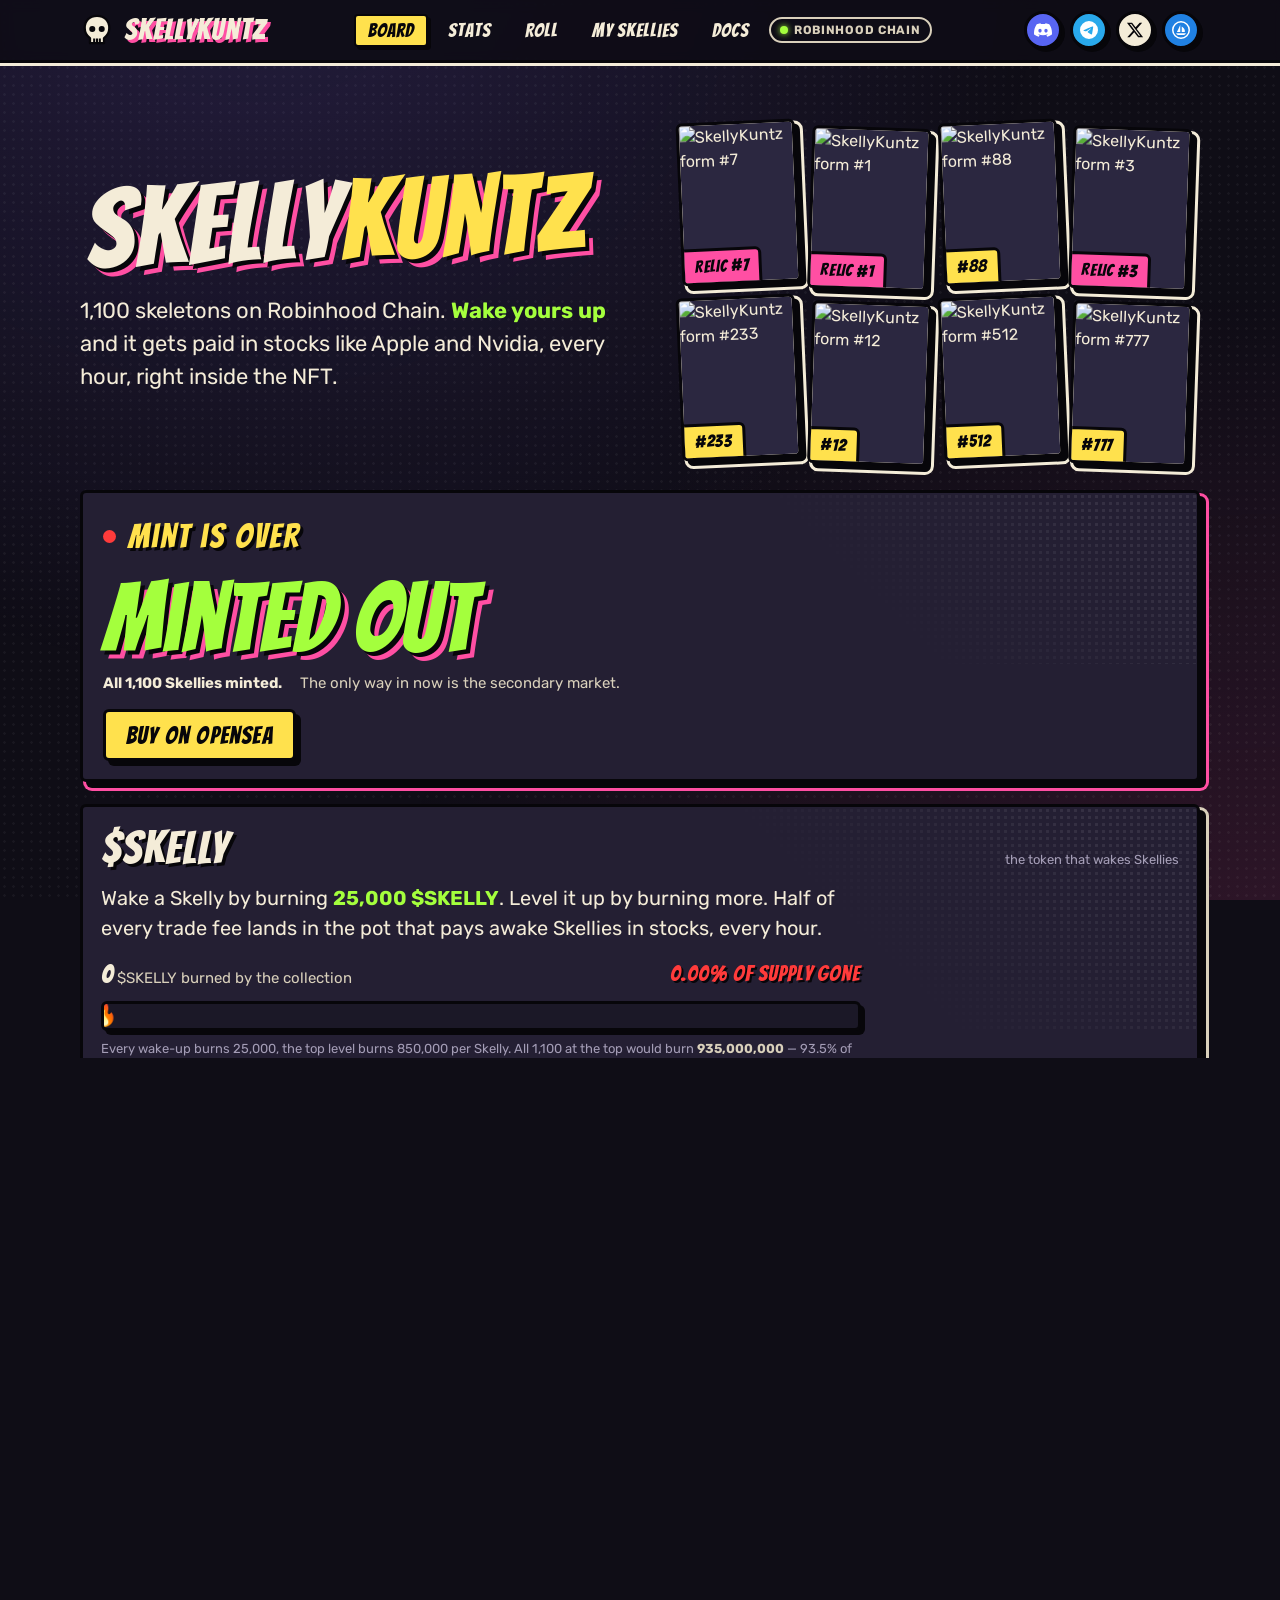
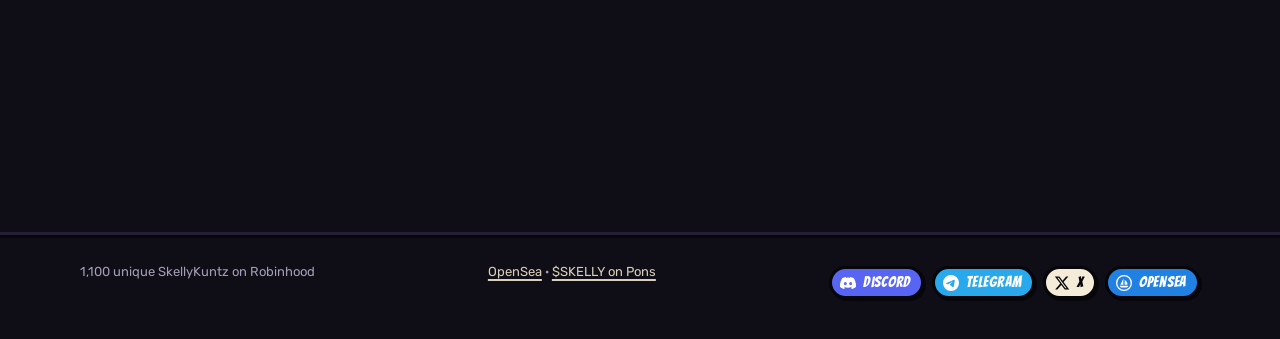
==== commit 87292bc0: "My Skellies: plain wording for earned vs available vs waiting Three straight facts in the summary — " ====
--- a/index.html
+++ b/index.html
@@ -23,7 +23,7 @@
 <link rel="preconnect" href="https://fonts.googleapis.com">
 <link rel="preconnect" href="https://fonts.gstatic.com" crossorigin>
 <link href="https://fonts.googleapis.com/css2?family=Bangers&family=Rubik:wght@400;500;700&display=swap" rel="stylesheet">
-<link rel="stylesheet" href="/css/skelly.css?v=20260928111000">
+<link rel="stylesheet" href="/css/skelly.css?v=20260928181917">
 </head>
 <body>
 
@@ -94,14 +94,14 @@
 
 </main>
 
-<script src="/vendor/ethers.umd.min.js?v=20260928111000"></script>
-<script src="/config.js?v=20260928111000"></script>
-<script src="/js/abi.js?v=20260928111000"></script>
-<script src="/js/ui.js?v=20260928111000"></script>
-<script src="/js/rpc.js?v=20260928111000"></script>
-<script src="/js/chain.js?v=20260928111000"></script>
-<script src="/js/wallet.js?v=20260928111000"></script>
-<script src="/js/token.js?v=20260928111000"></script>
-<script src="/js/board.js?v=20260928111000"></script>
+<script src="/vendor/ethers.umd.min.js?v=20260928181917"></script>
+<script src="/config.js?v=20260928181917"></script>
+<script src="/js/abi.js?v=20260928181917"></script>
+<script src="/js/ui.js?v=20260928181917"></script>
+<script src="/js/rpc.js?v=20260928181917"></script>
+<script src="/js/chain.js?v=20260928181917"></script>
+<script src="/js/wallet.js?v=20260928181917"></script>
+<script src="/js/token.js?v=20260928181917"></script>
+<script src="/js/board.js?v=20260928181917"></script>
 </body>
 </html>
--- a/css/skelly.css
+++ b/css/skelly.css
@@ -298,6 +298,13 @@
 .hold th { font-size: 15px; }
 .sel { position: absolute; top: 8px; left: 8px; width: 24px; height: 24px; margin: 0; accent-color: var(--pink); z-index: 2; background: var(--bone); border: 2px solid var(--line); border-radius: 4px; box-shadow: 2px 2px 0 var(--line); cursor: pointer; }
 .bulk { display: flex; gap: 10px; flex-wrap: wrap; align-items: center; margin-top: 18px; }
+.filters { display: flex; gap: 8px; flex-wrap: wrap; align-items: center; margin-top: 12px; }
+.filters input[type="search"], .filters select {
+  background: var(--panel); color: var(--bone); border: 2px solid var(--line);
+  border-radius: 6px; padding: 6px 10px; font: inherit; font-size: 14px;
+}
+.filters input[type="search"] { width: 120px; }
+.filters .btn.on { outline: 3px solid var(--line); outline-offset: 1px; }
 
 /* ------------------------------------------------------------ modal */
 .veil { position: fixed; inset: 0; background: rgba(5,4,10,.78); display: none; z-index: 100; padding: var(--gutter); overflow: auto; }
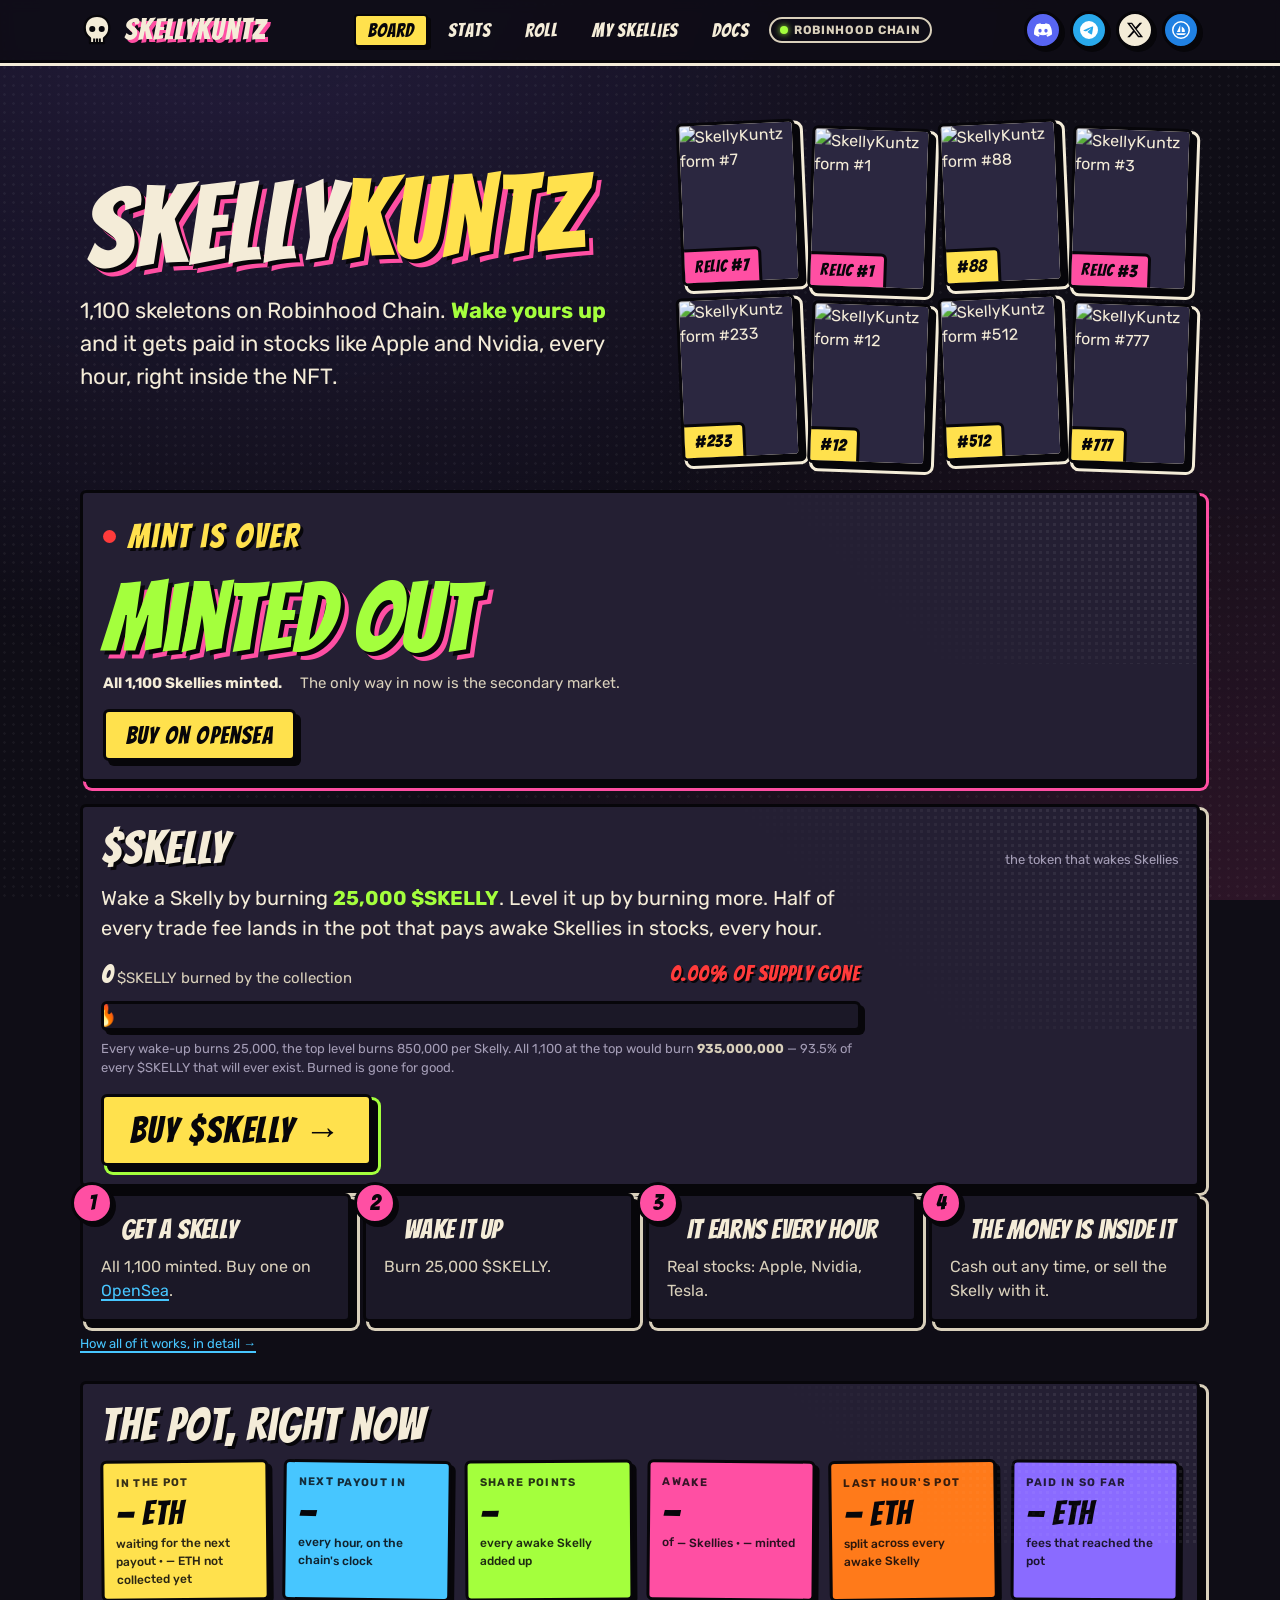
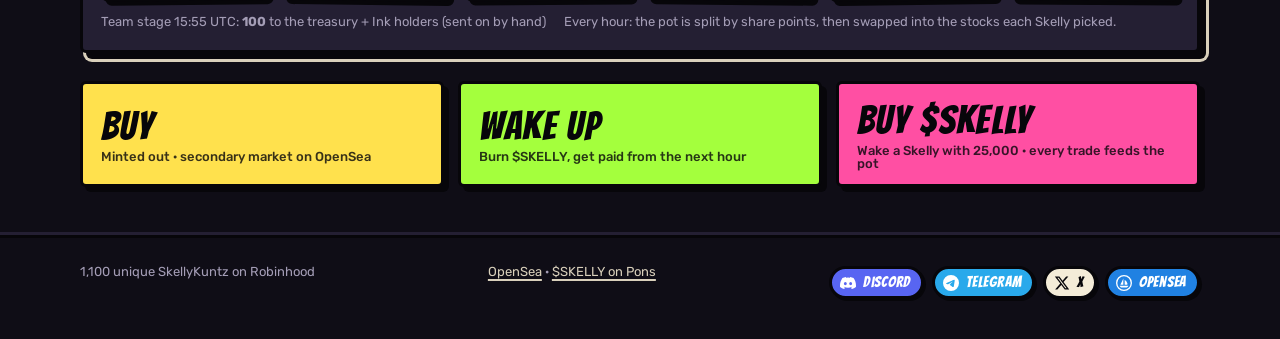
==== commit 2b4a1beb: "My Skellies: top line shows only what is take-outable right now Drop the "earned in total / availabl" ====
--- a/index.html
+++ b/index.html
@@ -23,7 +23,7 @@
 <link rel="preconnect" href="https://fonts.googleapis.com">
 <link rel="preconnect" href="https://fonts.gstatic.com" crossorigin>
 <link href="https://fonts.googleapis.com/css2?family=Bangers&family=Rubik:wght@400;500;700&display=swap" rel="stylesheet">
-<link rel="stylesheet" href="/css/skelly.css?v=20260928181917">
+<link rel="stylesheet" href="/css/skelly.css?v=20260928184036">
 </head>
 <body>
 
@@ -94,14 +94,14 @@
 
 </main>
 
-<script src="/vendor/ethers.umd.min.js?v=20260928181917"></script>
-<script src="/config.js?v=20260928181917"></script>
-<script src="/js/abi.js?v=20260928181917"></script>
-<script src="/js/ui.js?v=20260928181917"></script>
-<script src="/js/rpc.js?v=20260928181917"></script>
-<script src="/js/chain.js?v=20260928181917"></script>
-<script src="/js/wallet.js?v=20260928181917"></script>
-<script src="/js/token.js?v=20260928181917"></script>
-<script src="/js/board.js?v=20260928181917"></script>
+<script src="/vendor/ethers.umd.min.js?v=20260928184036"></script>
+<script src="/config.js?v=20260928184036"></script>
+<script src="/js/abi.js?v=20260928184036"></script>
+<script src="/js/ui.js?v=20260928184036"></script>
+<script src="/js/rpc.js?v=20260928184036"></script>
+<script src="/js/chain.js?v=20260928184036"></script>
+<script src="/js/wallet.js?v=20260928184036"></script>
+<script src="/js/token.js?v=20260928184036"></script>
+<script src="/js/board.js?v=20260928184036"></script>
 </body>
 </html>
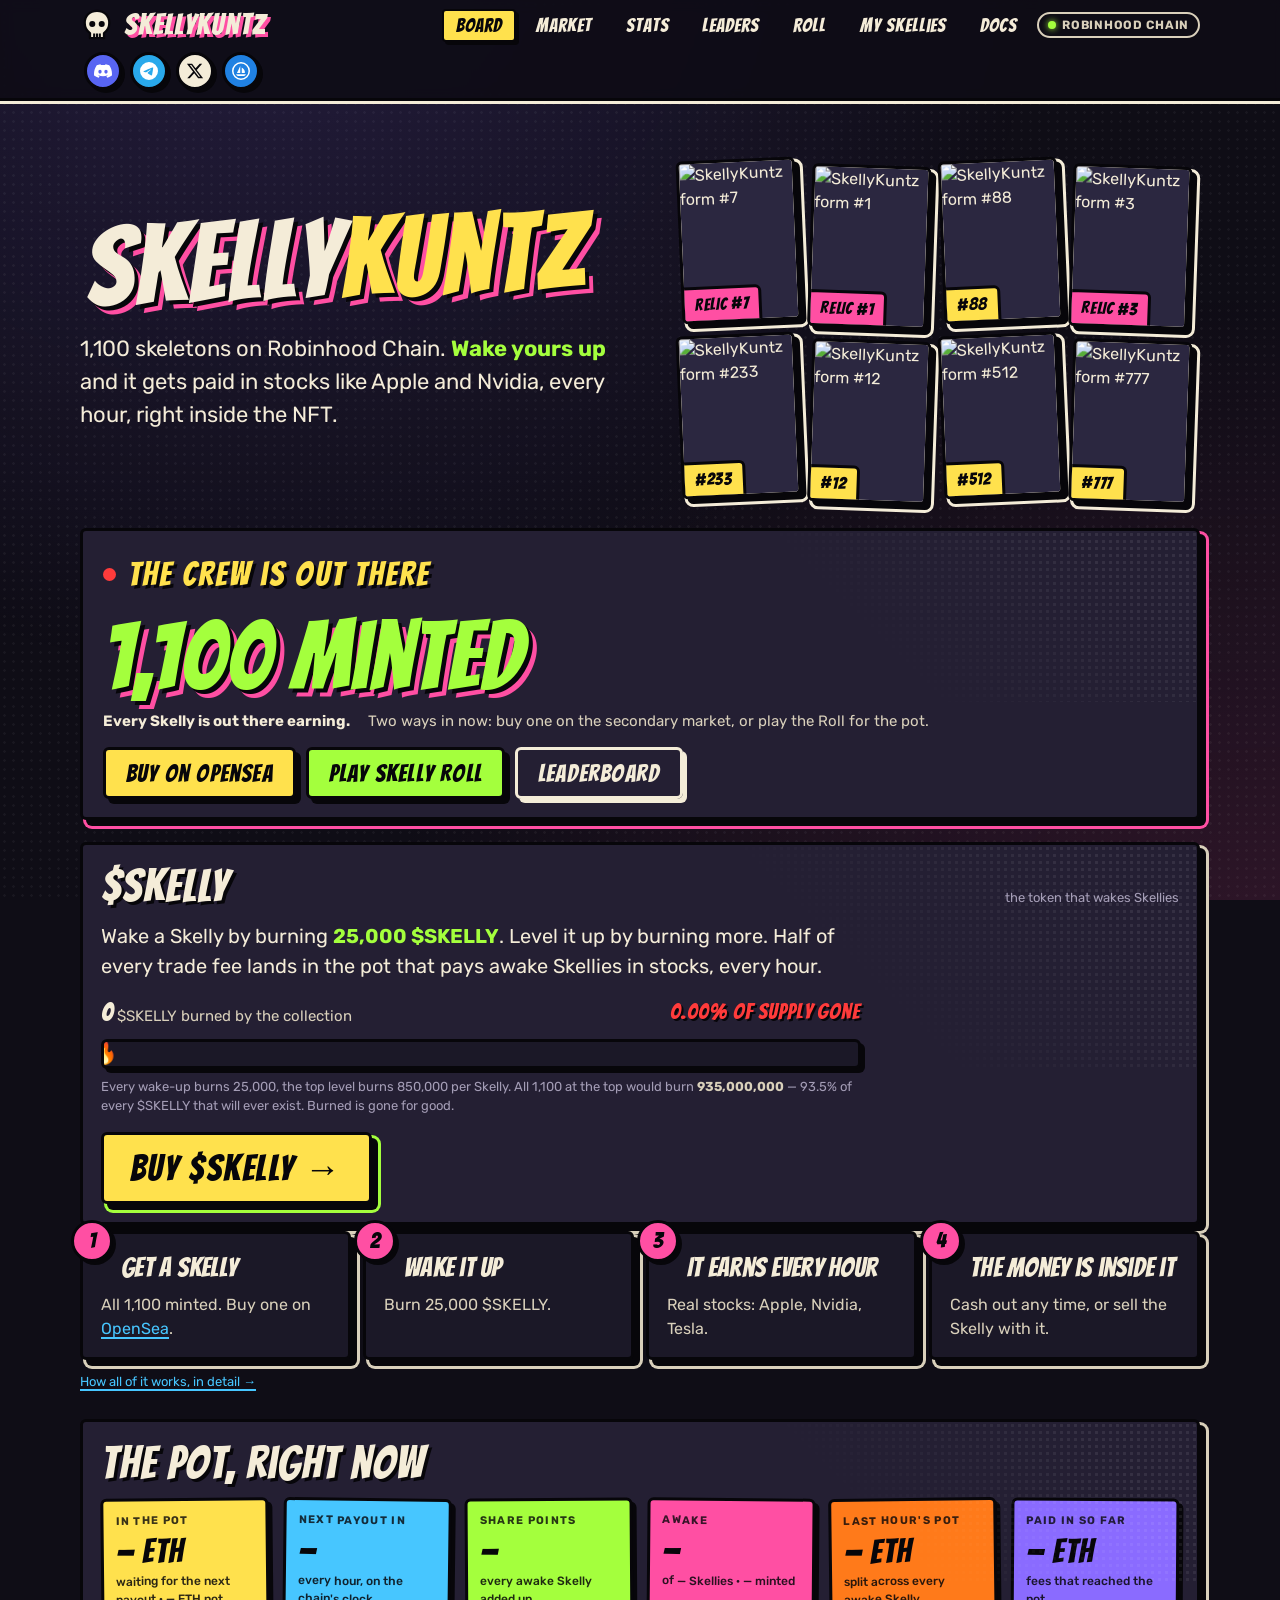
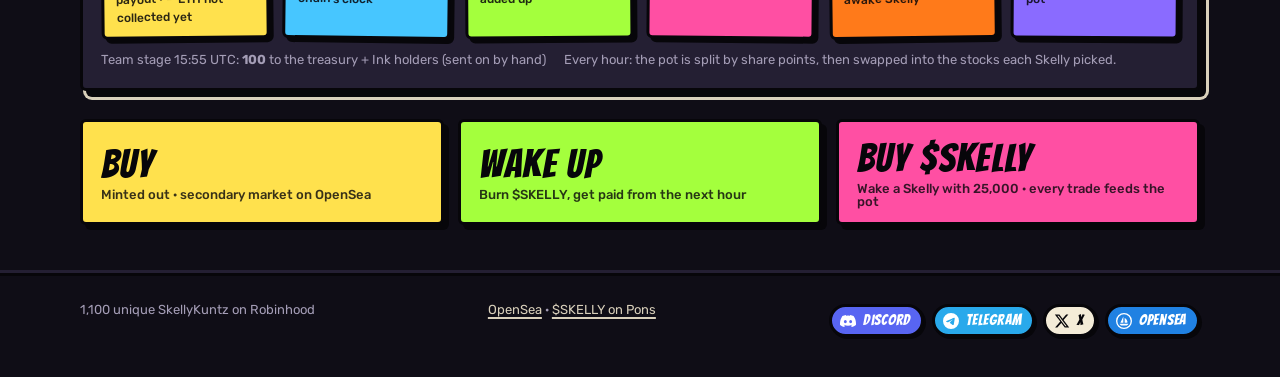
==== commit cfa9811d: "Leaderboards, market fixes, and a live homepage lead - /leaderboard/: new page with the Skelly Roll " ====
--- a/index.html
+++ b/index.html
@@ -23,7 +23,7 @@
 <link rel="preconnect" href="https://fonts.googleapis.com">
 <link rel="preconnect" href="https://fonts.gstatic.com" crossorigin>
 <link href="https://fonts.googleapis.com/css2?family=Bangers&family=Rubik:wght@400;500;700&display=swap" rel="stylesheet">
-<link rel="stylesheet" href="/css/skelly.css?v=20260928184036">
+<link rel="stylesheet" href="/css/skelly.css?v=20260929190000">
 </head>
 <body>
 
@@ -94,14 +94,14 @@
 
 </main>
 
-<script src="/vendor/ethers.umd.min.js?v=20260928184036"></script>
-<script src="/config.js?v=20260928184036"></script>
-<script src="/js/abi.js?v=20260928184036"></script>
-<script src="/js/ui.js?v=20260928184036"></script>
-<script src="/js/rpc.js?v=20260928184036"></script>
-<script src="/js/chain.js?v=20260928184036"></script>
-<script src="/js/wallet.js?v=20260928184036"></script>
-<script src="/js/token.js?v=20260928184036"></script>
-<script src="/js/board.js?v=20260928184036"></script>
+<script src="/vendor/ethers.umd.min.js?v=20260929190000"></script>
+<script src="/config.js?v=20260929190000"></script>
+<script src="/js/abi.js?v=20260929190000"></script>
+<script src="/js/ui.js?v=20260929190000"></script>
+<script src="/js/rpc.js?v=20260929190000"></script>
+<script src="/js/chain.js?v=20260929190000"></script>
+<script src="/js/wallet.js?v=20260929190000"></script>
+<script src="/js/token.js?v=20260929190000"></script>
+<script src="/js/board.js?v=20260929190000"></script>
 </body>
 </html>
--- a/css/skelly.css
+++ b/css/skelly.css
@@ -155,7 +155,7 @@
 .panel-head { display: flex; align-items: baseline; justify-content: space-between; gap: 10px 16px; flex-wrap: wrap; margin-bottom: 12px; }
 .panel-head h2, .panel-head h3 { text-shadow: 3px 3px 0 var(--line); }
 .halftone::after {
-  content: ''; position: absolute; right: 0; top: 0; width: 42%; height: 60%; pointer-events: none;
+  content: ''; position: absolute; right: 0; top: 0; width: 42%; height: min(60%, 300px); pointer-events: none;
   background: radial-gradient(circle, rgba(255,255,255,.08) 1.4px, transparent 1.8px) 0 0 / 7px 7px;
   -webkit-mask-image: linear-gradient(225deg, #000 20%, transparent 70%);
   mask-image: linear-gradient(225deg, #000 20%, transparent 70%);
@@ -362,8 +362,8 @@
 .grid .card:hover { transform: translate(-2px, -2px); box-shadow: 7px 7px 0 var(--line), 7px 7px 0 3px var(--bone); }
 .grid .card img { background: #2b2740 url("data:image/svg+xml,%3Csvg xmlns='http://www.w3.org/2000/svg' viewBox='0 0 36 50'%3E%3Ccircle cx='18' cy='20' r='8' fill='%233d3757'/%3E%3C/svg%3E") center/60% no-repeat; }
 .more { text-align: center; padding: 20px; color: var(--muted); }
-.gmodal { width: min(760px, 100%); display: grid; grid-template-columns: 1fr; gap: 16px; }
-@media (min-width: 640px) { .gmodal { grid-template-columns: 300px minmax(0, 1fr); } }
+/* wide modal: the body (.skc) lays itself out, so the box adds no grid of its own */
+.gmodal { width: min(760px, 100%); }
 .gmodal .card { transform: none; }
 .traits { display: grid; gap: 6px; }
 .trait { display: flex; justify-content: space-between; gap: 10px; background: var(--panel-2); border: 2px solid var(--line); border-radius: 4px; padding: 6px 10px; font-size: 14px; }
@@ -662,3 +662,19 @@
 .rl-feed li { display: flex; justify-content: space-between; gap: 10px; font-variant-numeric: tabular-nums; border-top: 1px solid var(--line-2, #3a3348); padding-top: 6px; }
 .rl-feed li b { color: var(--acid); }
 @media (max-width: 560px) { .rl-reel { width: 92px; height: 70px; font-size: 18px; } }
+
+/* ---- leaderboards & activity feed */
+.lb-table { width: 100%; border-collapse: collapse; margin: 10px 0 4px; font-variant-numeric: tabular-nums; }
+.lb-table th, .lb-table td { text-align: left; padding: 8px 10px; border-top: 1px solid var(--line-2, #3a3348); }
+.lb-table th { font-size: 12px; letter-spacing: .06em; text-transform: uppercase; color: var(--bone-2); }
+.lb-table th.num, .lb-table td.num { text-align: right; white-space: nowrap; }
+.lb-table tbody tr:nth-child(1) td { color: var(--lemon); }
+.lb-table tbody tr:nth-child(2) td { color: var(--bone-2); }
+.lb-table tbody tr:nth-child(3) td { color: var(--tangerine); }
+.lb-list { list-style: none; padding: 0; margin: 8px 0 0; display: grid; gap: 8px; }
+.lb-list li { display: flex; align-items: center; gap: 8px; flex-wrap: wrap; border-top: 1px solid var(--line-2, #3a3348); padding-top: 8px; }
+.badge.awaken, .badge.claim { background: var(--acid); color: var(--line); }
+.badge.level, .badge.win { background: var(--lemon); color: var(--line); }
+.badge.merge { background: var(--violet); color: var(--line); }
+.badge.reward { background: var(--sky); color: var(--line); }
+.badge.lose, .badge.roll { background: var(--panel-2); color: var(--bone-2); }
